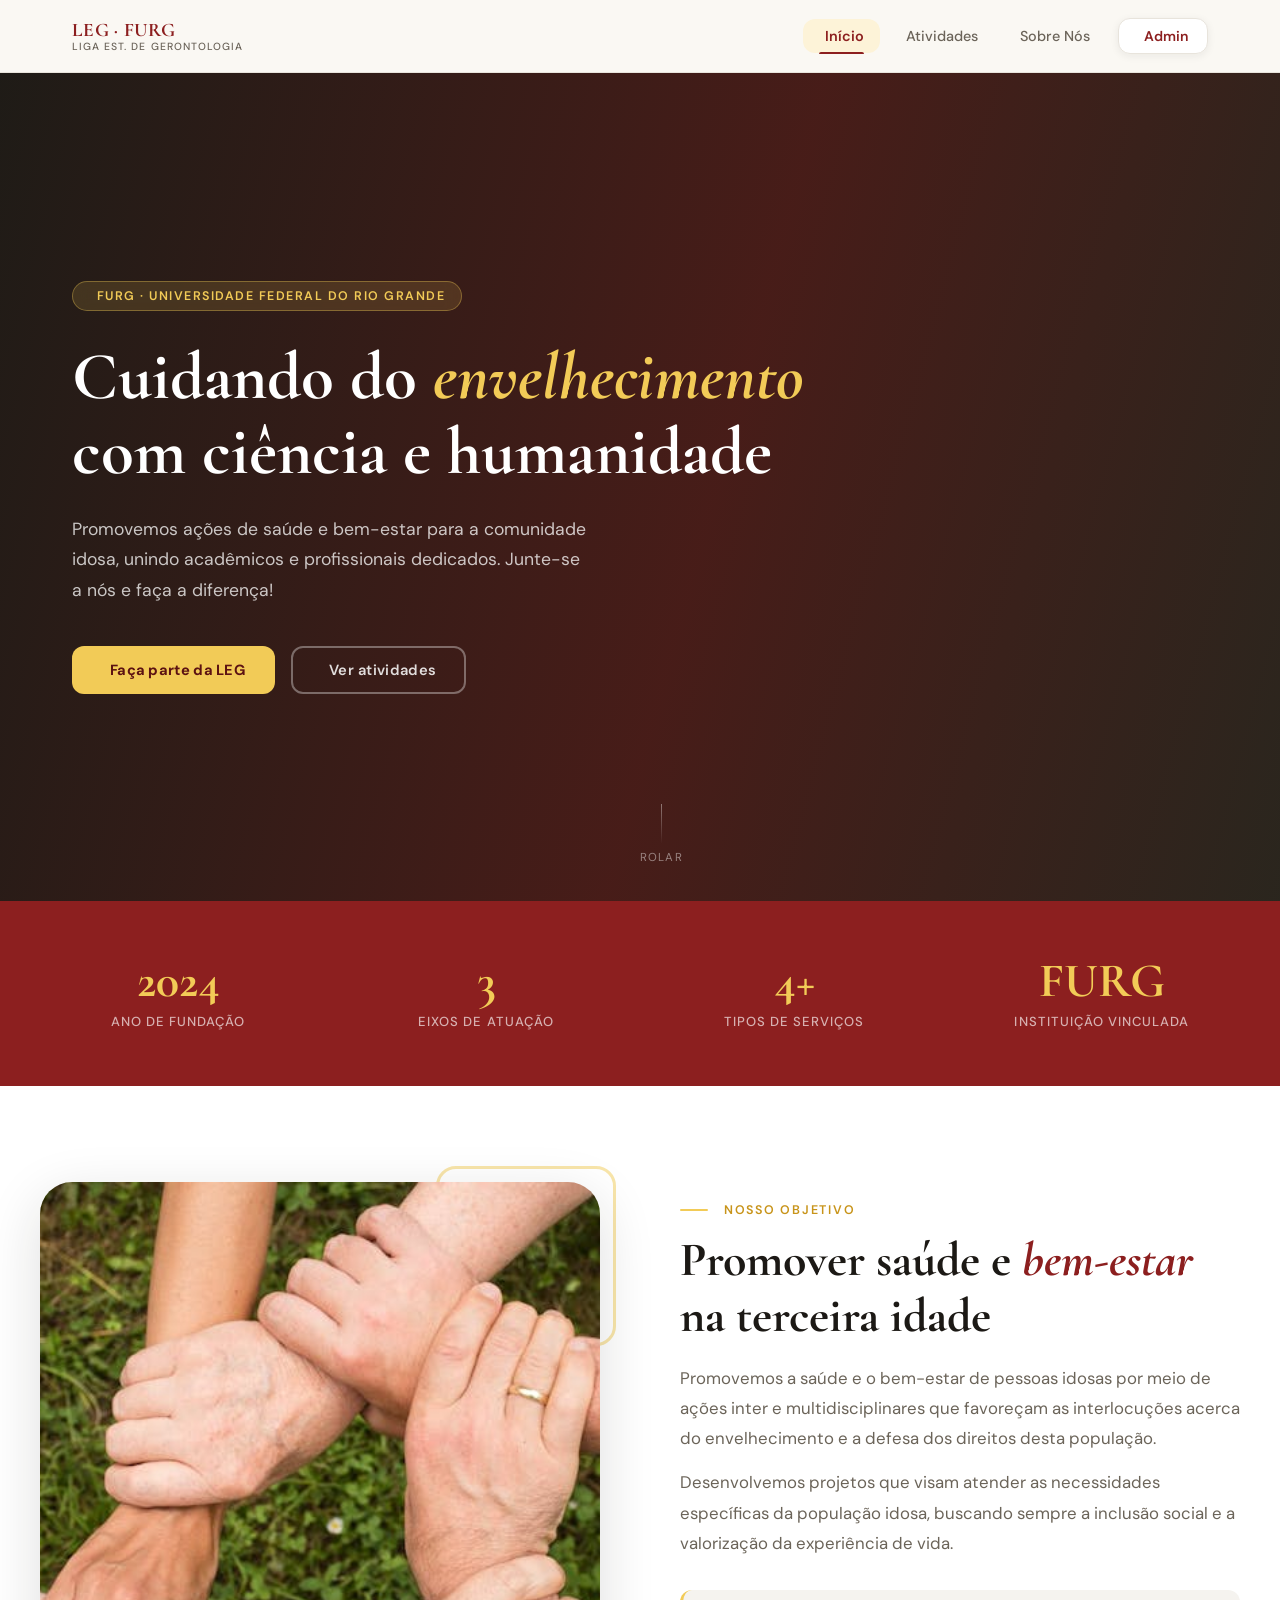
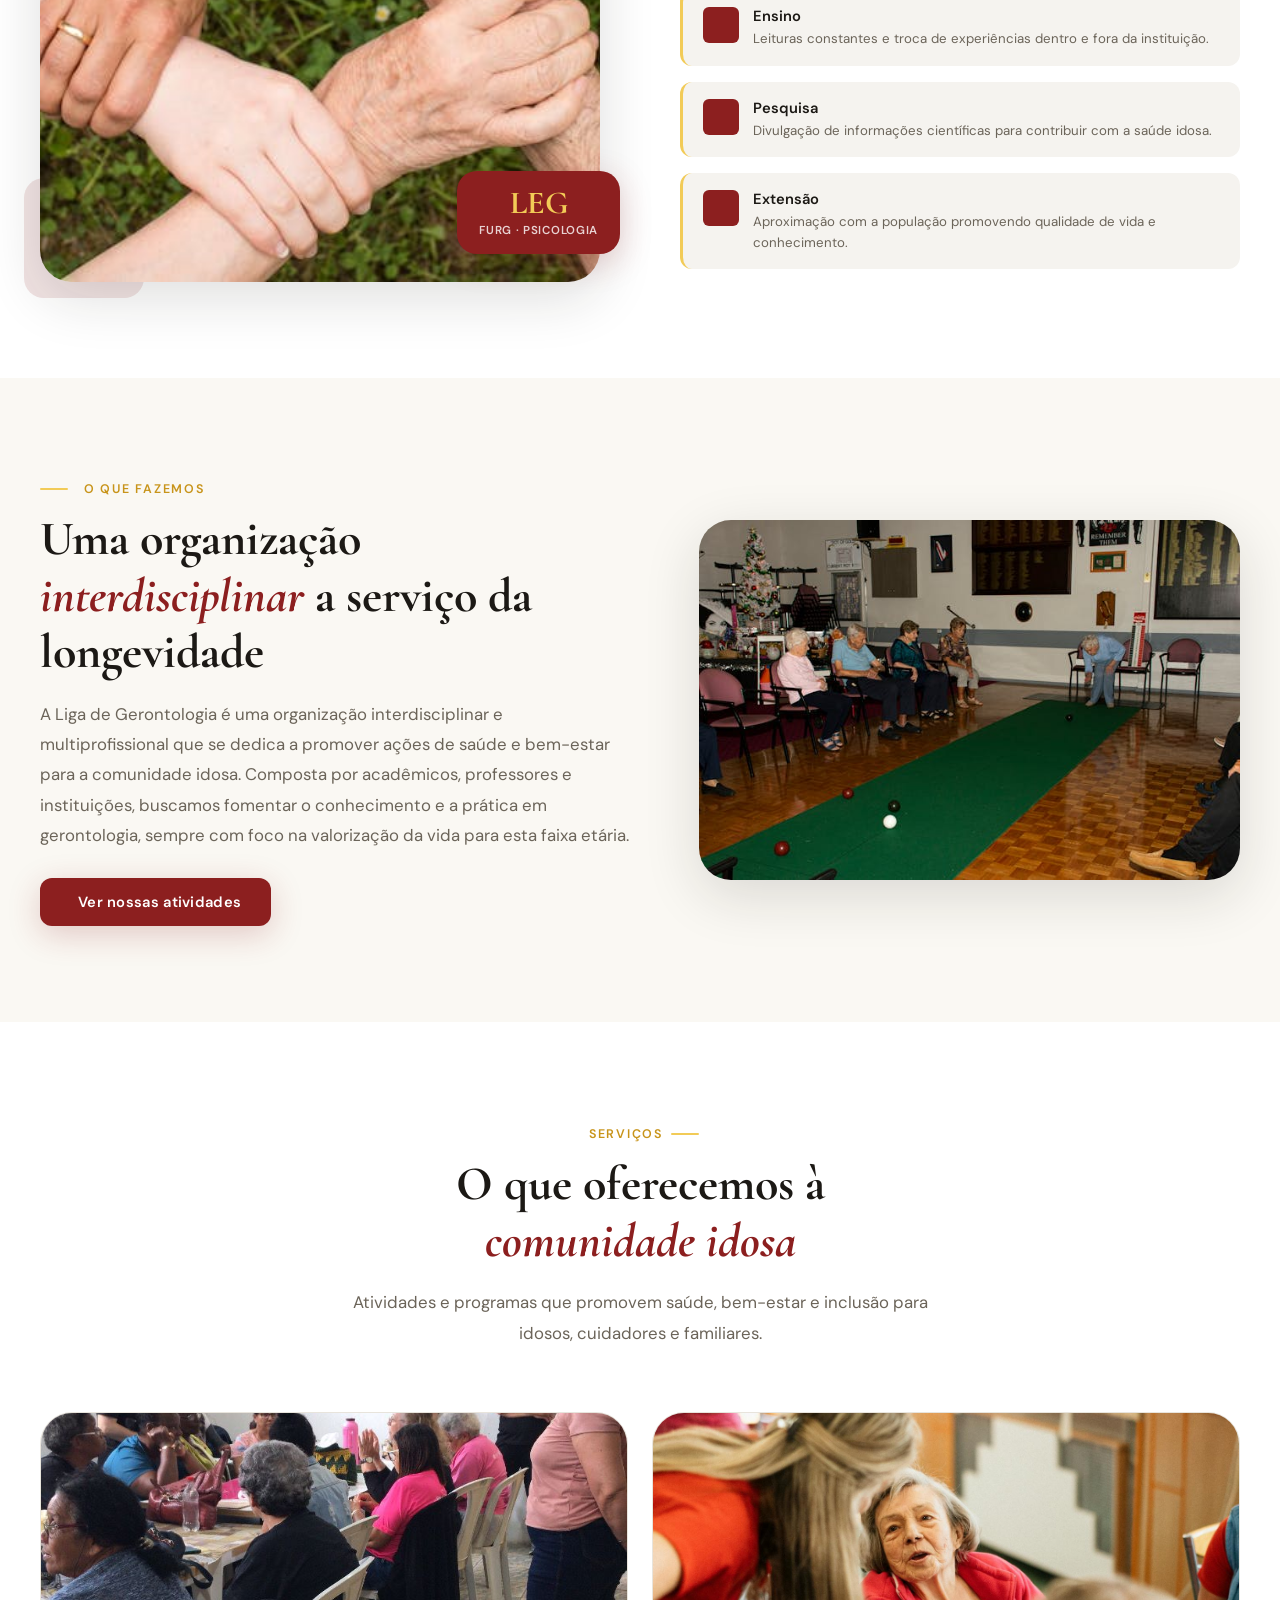
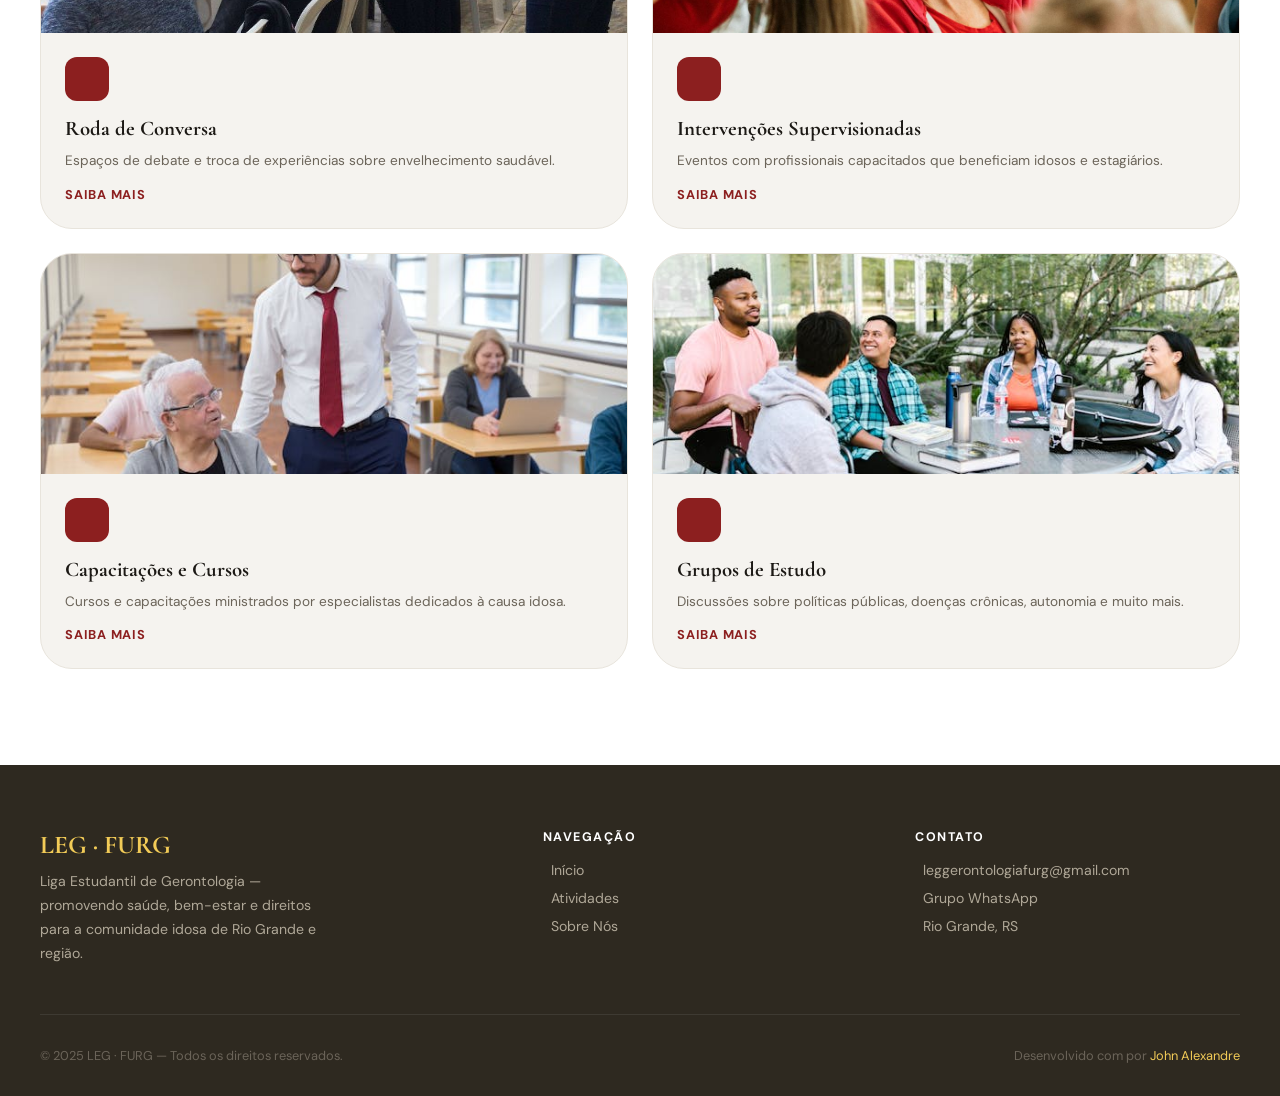
==== index.html @ 0ee20171 "0" ====
<!DOCTYPE html>
<html lang="pt-br">
<head>
  <meta charset="UTF-8">
  <meta name="viewport" content="width=device-width, initial-scale=1.0">
  <title>LEG · FURG — Liga Estudantil de Gerontologia</title>
  <link rel="shortcut icon" href="favicon.ico" type="image/x-icon">
  <link rel="stylesheet" href="global.css">
  <script src="https://kit.fontawesome.com/0dd8fdca34.js" crossorigin="anonymous"></script>
  <style>
    /* ══════════════════════════════
       HERO
    ══════════════════════════════ */
    .hero {
      position: relative;
      min-height: 92vh;
      display: flex;
      align-items: center;
      overflow: hidden;
      background: var(--cinza-800);
    }

    .hero-bg {
      position: absolute;
      inset: 0;
      background-image: url('imagens/idoso-lendo.png');
      background-size: cover;
      background-position: center 30%;
      opacity: .38;
      transform: scale(1.04);
      transition: transform 8s ease;
    }

    .hero-bg.carregado { transform: scale(1); }

    /* Gradiente sobre a imagem */
    .hero-overlay {
      position: absolute;
      inset: 0;
      background: linear-gradient(
        105deg,
        rgba(28,25,21,.85) 0%,
        rgba(92,18,18,.55) 55%,
        rgba(28,25,21,.2) 100%
      );
    }

    .hero-conteudo {
      position: relative;
      z-index: 2;
      max-width: 1200px;
      margin: 0 auto;
      padding: 0 32px;
      width: 100%;
    }

    .hero-tag {
      display: inline-flex;
      align-items: center;
      gap: 8px;
      background: rgba(242,203,87,.15);
      border: 1px solid rgba(242,203,87,.35);
      color: var(--ouro-claro);
      padding: 6px 16px;
      border-radius: 40px;
      font-size: .78rem;
      font-weight: 600;
      text-transform: uppercase;
      letter-spacing: .12em;
      margin-bottom: 28px;
      backdrop-filter: blur(8px);
      animation: fadeSlide .8s ease .1s both;
    }

    .hero-tag i { font-size: .75rem; }

    .hero-h1 {
      font-family: var(--fonte-display);
      font-size: clamp(2.4rem, 5.5vw, 4.2rem);
      font-weight: 700;
      color: var(--branco);
      line-height: 1.12;
      margin-bottom: 24px;
      max-width: 760px;
      animation: fadeSlide .8s ease .2s both;
    }

    .hero-h1 em {
      font-style: italic;
      color: var(--ouro-claro);
    }

    .hero-p {
      font-size: 1.1rem;
      color: rgba(255,255,255,.75);
      line-height: 1.75;
      max-width: 520px;
      margin-bottom: 40px;
      animation: fadeSlide .8s ease .3s both;
    }

    .hero-acoes {
      display: flex;
      align-items: center;
      gap: 16px;
      flex-wrap: wrap;
      animation: fadeSlide .8s ease .4s both;
    }

    .hero-scroll {
      position: absolute;
      bottom: 36px;
      left: 50%;
      transform: translateX(-50%);
      z-index: 2;
      display: flex;
      flex-direction: column;
      align-items: center;
      gap: 6px;
      color: rgba(255,255,255,.45);
      font-size: .72rem;
      letter-spacing: .1em;
      text-transform: uppercase;
      animation: fadeSlide 1s ease .8s both;
    }

    .hero-scroll-linha {
      width: 1px;
      height: 40px;
      background: linear-gradient(to bottom, rgba(255,255,255,.4), transparent);
      animation: scrollPulse 2s ease infinite;
    }

    @keyframes scrollPulse {
      0%,100% { opacity: .4; transform: scaleY(1); }
      50%      { opacity: 1;  transform: scaleY(1.2); }
    }

    @keyframes fadeSlide {
      from { opacity:0; transform:translateY(24px); }
      to   { opacity:1; transform:translateY(0); }
    }

    /* ══════════════════════════════
       NÚMEROS / DESTAQUE
    ══════════════════════════════ */
    .numeros {
      background: var(--vinho);
      padding: 56px 32px;
    }

    .numeros-inner {
      max-width: 1200px;
      margin: 0 auto;
      display: grid;
      grid-template-columns: repeat(4, 1fr);
      gap: 32px;
    }

    .numero-item {
      text-align: center;
      color: var(--branco);
    }

    .numero-val {
      font-family: var(--fonte-display);
      font-size: 3rem;
      font-weight: 700;
      color: var(--ouro-claro);
      line-height: 1;
      margin-bottom: 8px;
    }

    .numero-lbl {
      font-size: .82rem;
      color: rgba(255,255,255,.65);
      font-weight: 500;
      text-transform: uppercase;
      letter-spacing: .08em;
    }

    .numero-div {
      width: 1px;
      background: rgba(255,255,255,.15);
      align-self: stretch;
      display: none;
    }

    /* ══════════════════════════════
       OBJETIVO
    ══════════════════════════════ */
    .objetivo {
      background: var(--branco);
    }

    .objetivo-inner {
      display: grid;
      grid-template-columns: 1fr 1fr;
      gap: 80px;
      align-items: center;
    }

    .objetivo-img-wrap {
      position: relative;
    }

    .objetivo-img {
      width: 100%;
      aspect-ratio: 4/5;
      object-fit: cover;
      border-radius: var(--r-xl);
      box-shadow: var(--sombra-lg);
    }

    /* Moldura decorativa */
    .objetivo-img-wrap::before {
      content: '';
      position: absolute;
      inset: -16px -16px auto auto;
      width: 180px;
      height: 180px;
      border: 3px solid var(--ouro-claro);
      border-radius: var(--r-lg);
      z-index: -1;
      opacity: .5;
    }

    .objetivo-img-wrap::after {
      content: '';
      position: absolute;
      bottom: -16px;
      left: -16px;
      width: 120px;
      height: 120px;
      background: var(--vinho);
      border-radius: var(--r-lg);
      z-index: -1;
      opacity: .12;
    }

    /* Badge flutuante */
    .objetivo-badge {
      position: absolute;
      bottom: 28px;
      right: -20px;
      background: var(--vinho);
      color: var(--branco);
      padding: 16px 22px;
      border-radius: var(--r-lg);
      box-shadow: var(--sombra-vinho);
      text-align: center;
    }

    .objetivo-badge-num {
      font-family: var(--fonte-display);
      font-size: 2rem;
      font-weight: 700;
      color: var(--ouro-claro);
      line-height: 1;
    }

    .objetivo-badge-txt {
      font-size: .72rem;
      font-weight: 600;
      text-transform: uppercase;
      letter-spacing: .06em;
      opacity: .8;
      margin-top: 4px;
    }

    .objetivo-lista {
      margin-top: 32px;
      display: flex;
      flex-direction: column;
      gap: 16px;
    }

    .objetivo-item {
      display: flex;
      align-items: flex-start;
      gap: 14px;
      padding: 16px 20px;
      background: var(--cinza-100);
      border-radius: var(--r-md);
      border-left: 3px solid var(--ouro-claro);
      transition: all var(--trans);
    }

    .objetivo-item:hover {
      background: var(--ouro-pale);
      border-left-color: var(--vinho);
      transform: translateX(4px);
    }

    .objetivo-item-icone {
      width: 36px;
      height: 36px;
      background: var(--vinho);
      border-radius: var(--r-sm);
      display: flex;
      align-items: center;
      justify-content: center;
      color: var(--ouro-claro);
      font-size: .85rem;
      flex-shrink: 0;
      margin-top: 1px;
    }

    .objetivo-item-txt strong {
      display: block;
      font-size: .92rem;
      font-weight: 600;
      color: var(--texto);
      margin-bottom: 3px;
    }

    .objetivo-item-txt p {
      font-size: .83rem;
      color: var(--cinza-600);
      line-height: 1.55;
    }

    /* ══════════════════════════════
       O QUE FAZEMOS
    ══════════════════════════════ */
    .oque {
      background: var(--creme);
    }

    .oque-grid {
      display: grid;
      grid-template-columns: 1.1fr 1fr;
      gap: 64px;
      align-items: center;
    }

    .oque-img {
      width: 100%;
      aspect-ratio: 3/2;
      object-fit: cover;
      border-radius: var(--r-xl);
      box-shadow: var(--sombra-lg);
    }

    .oque-texto { font-size: 1.05rem; color: var(--cinza-600); line-height: 1.8; margin-bottom: 28px; }

    /* ══════════════════════════════
       SERVIÇOS / CARDS
    ══════════════════════════════ */
    .servicos {
      background: var(--branco);
    }

    .servicos-head {
      text-align: center;
      max-width: 600px;
      margin: 0 auto 64px;
    }

    .servicos-head .secao-label { justify-content: center; }
    .servicos-head .secao-label::before { display:none; }
    .servicos-head .secao-label::after {
      content: '';
      display: block;
      width: 28px;
      height: 2px;
      background: var(--ouro-claro);
      border-radius: 2px;
    }

    .servicos-grid {
      display: grid;
      grid-template-columns: repeat(2, 1fr);
      gap: 24px;
    }

    .servico-card {
      position: relative;
      border-radius: var(--r-xl);
      overflow: hidden;
      background: var(--cinza-100);
      border: 1px solid var(--cinza-200);
      transition: all var(--trans-slow);
      cursor: pointer;
    }

    .servico-card:hover {
      box-shadow: var(--sombra-lg);
      transform: translateY(-6px);
      border-color: transparent;
    }

    .servico-card:hover .servico-img { transform: scale(1.05); }
    .servico-card:hover .servico-overlay { opacity: 1; }
    .servico-card:hover .servico-expandido { max-height: 200px; opacity: 1; }

    .servico-img-wrap {
      width: 100%;
      height: 220px;
      overflow: hidden;
    }

    .servico-img {
      width: 100%;
      height: 100%;
      object-fit: cover;
      transition: transform var(--trans-slow);
    }

    .servico-overlay {
      position: absolute;
      top: 0;
      left: 0;
      right: 0;
      height: 220px;
      background: linear-gradient(to bottom, transparent 30%, rgba(92,18,18,.7) 100%);
      opacity: 0;
      transition: opacity var(--trans-slow);
    }

    .servico-corpo {
      padding: 24px;
    }

    .servico-icone {
      width: 44px;
      height: 44px;
      background: var(--vinho);
      border-radius: var(--r-md);
      display: flex;
      align-items: center;
      justify-content: center;
      color: var(--ouro-claro);
      font-size: .95rem;
      margin-bottom: 14px;
    }

    .servico-titulo {
      font-family: var(--fonte-display);
      font-size: 1.3rem;
      font-weight: 700;
      color: var(--texto);
      margin-bottom: 8px;
      line-height: 1.3;
    }

    .servico-resumo {
      font-size: .85rem;
      color: var(--cinza-600);
      line-height: 1.6;
    }

    .servico-expandido {
      max-height: 0;
      opacity: 0;
      overflow: hidden;
      transition: max-height .5s ease, opacity .4s ease;
    }

    .servico-expandido p {
      font-size: .85rem;
      color: var(--cinza-600);
      line-height: 1.65;
      padding-top: 12px;
      border-top: 1px solid var(--cinza-200);
      margin-top: 12px;
    }

    .servico-mais {
      display: inline-flex;
      align-items: center;
      gap: 6px;
      font-size: .8rem;
      font-weight: 700;
      color: var(--vinho);
      text-transform: uppercase;
      letter-spacing: .06em;
      margin-top: 14px;
      transition: gap var(--trans);
    }

    .servico-card:hover .servico-mais { gap: 10px; }
    .servico-mais i { font-size: .7rem; transition: transform var(--trans); }
    .servico-card:hover .servico-mais i { transform: rotate(90deg); }

    /* ══════════════════════════════
       RESPONSIVO
    ══════════════════════════════ */
    @media (max-width: 1024px) {
      .objetivo-inner { grid-template-columns: 1fr; gap: 40px; }
      .objetivo-img-wrap { max-width: 500px; margin: 0 auto; }
      .objetivo-badge { right: 20px; }
      .oque-grid { grid-template-columns: 1fr; gap: 36px; }
    }

    @media (max-width: 768px) {
      .numeros-inner { grid-template-columns: 1fr 1fr; }
      .hero-h1 { font-size: 2.2rem; }
      .hero-conteudo { padding: 0 20px; }
    }

    @media (max-width: 600px) {
      .servicos-grid { grid-template-columns: 1fr; }
      .numeros-inner { grid-template-columns: 1fr 1fr; gap: 24px; }
      .hero { min-height: 88vh; }
      .hero-acoes { flex-direction: column; align-items: flex-start; }
    }

    @media (max-width: 400px) {
      .numeros-inner { grid-template-columns: 1fr; }
    }
  </style>
</head>
<body>

  <!-- ── NAVEGAÇÃO ── -->
  <nav class="nav-global" id="navGlobal">
    <div class="nav-inner">
      <a href="index.html" class="nav-logo">
        <img src="imagens/logo-imagem.jpeg" alt="LEG Logo" class="nav-logo-img"
             onerror="this.style.display='none'">
        <div class="nav-logo-texto">
          <span class="nav-logo-nome">LEG · FURG</span>
          <span class="nav-logo-sub">Liga Est. de Gerontologia</span>
        </div>
      </a>

      <div class="nav-links">
        <a href="index.html" class="nav-link ativo">
          <i class="fa-regular fa-house"></i> Início
        </a>
        <a href="atividades.html" class="nav-link">
          <i class="fa-solid fa-brain"></i> Atividades
        </a>
        <a href="sobre-nos.html" class="nav-link">
          <i class="fa-solid fa-book-open"></i> Sobre Nós
        </a>
        <a href="admin-login.html" class="nav-link-login"><i class="fa-solid fa-lock"></i> Admin</a>
      </div>

      
      <button class="nav-hamburguer" id="hamburguer" aria-label="Menu">
        <span></span><span></span><span></span>
      </button>
    </div>
    <div class="nav-mobile" id="navMobile">
      <a href="index.html" class="nav-link ativo"><i class="fa-regular fa-house"></i> Início</a>
      <a href="atividades.html" class="nav-link"><i class="fa-solid fa-brain"></i> Atividades</a>
      <a href="sobre-nos.html" class="nav-link"><i class="fa-solid fa-book-open"></i> Sobre Nós</a>
      <a href="admin-login.html" class="nav-link-login" style="margin:8px 0 0;justify-content:center;width:100%;"><i class="fa-solid fa-lock"></i> Área Admin</a>
    </div>
  </nav>

  <!-- ── HERO ── -->
  <section class="hero">
    <div class="hero-bg" id="heroBg"></div>
    <div class="hero-overlay"></div>

    <div class="hero-conteudo">
      <div class="hero-tag">
        <i class="fa-solid fa-heart-pulse"></i>
        FURG · Universidade Federal do Rio Grande
      </div>

      <h1 class="hero-h1">
        Cuidando do <em>envelhecimento</em><br>com ciência e humanidade
      </h1>

      <p class="hero-p">
        Promovemos ações de saúde e bem-estar para a comunidade idosa,
        unindo acadêmicos e profissionais dedicados. Junte-se a nós e
        faça a diferença!
      </p>

      <div class="hero-acoes">
        <a href="sobre-nos.html#participar" class="btn btn-ouro">
          <i class="fa-solid fa-users"></i> Faça parte da LEG
        </a>
        <a href="atividades.html" class="btn btn-outline" style="color:rgba(255,255,255,.85); border-color:rgba(255,255,255,.35);">
          <i class="fa-solid fa-brain"></i> Ver atividades
        </a>
      </div>
    </div>

    <div class="hero-scroll">
      <div class="hero-scroll-linha"></div>
      <span>Rolar</span>
    </div>
  </section>

  <!-- ── NÚMEROS ── -->
  <section class="numeros">
    <div class="numeros-inner">
      <div class="numero-item reveal">
        <div class="numero-val">2024</div>
        <div class="numero-lbl">Ano de fundação</div>
      </div>
      <div class="numero-item reveal reveal-delay-1">
        <div class="numero-val">3</div>
        <div class="numero-lbl">Eixos de atuação</div>
      </div>
      <div class="numero-item reveal reveal-delay-2">
        <div class="numero-val">4+</div>
        <div class="numero-lbl">Tipos de serviços</div>
      </div>
      <div class="numero-item reveal reveal-delay-3">
        <div class="numero-val">FURG</div>
        <div class="numero-lbl">Instituição vinculada</div>
      </div>
    </div>
  </section>

  <!-- ── OBJETIVO ── -->
  <section class="secao objetivo">
    <div class="secao-inner objetivo-inner">
      <!-- Imagem -->
      <div class="objetivo-img-wrap reveal">
        <img
          src="imagens/maos-unidas-representando cuidado e conexao.jpg"
          alt="Mãos unidas representando cuidado e conexão"
          class="objetivo-img"
          onerror="this.src='imagens/logo-imagem.jpeg'"
        >
        <div class="objetivo-badge">
          <div class="objetivo-badge-num">LEG</div>
          <div class="objetivo-badge-txt">FURG · Psicologia</div>
        </div>
      </div>

      <!-- Texto -->
      <div class="reveal reveal-delay-1">
        <span class="secao-label">
          <i class="fa-solid fa-seedling"></i> Nosso Objetivo
        </span>
        <h2 class="secao-titulo">
          Promover saúde e <em>bem-estar</em> na terceira idade
        </h2>
        <p class="secao-texto">
          Promovemos a saúde e o bem-estar de pessoas idosas por meio de
          ações inter e multidisciplinares que favoreçam as interlocuções
          acerca do envelhecimento e a defesa dos direitos desta população.
        </p>
        <p class="secao-texto" style="margin-top:14px;">
          Desenvolvemos projetos que visam atender as necessidades específicas
          da população idosa, buscando sempre a inclusão social e a valorização
          da experiência de vida.
        </p>

        <div class="objetivo-lista">
          <div class="objetivo-item">
            <div class="objetivo-item-icone"><i class="fa-solid fa-graduation-cap"></i></div>
            <div class="objetivo-item-txt">
              <strong>Ensino</strong>
              <p>Leituras constantes e troca de experiências dentro e fora da instituição.</p>
            </div>
          </div>
          <div class="objetivo-item">
            <div class="objetivo-item-icone"><i class="fa-solid fa-microscope"></i></div>
            <div class="objetivo-item-txt">
              <strong>Pesquisa</strong>
              <p>Divulgação de informações científicas para contribuir com a saúde idosa.</p>
            </div>
          </div>
          <div class="objetivo-item">
            <div class="objetivo-item-icone"><i class="fa-solid fa-handshake-angle"></i></div>
            <div class="objetivo-item-txt">
              <strong>Extensão</strong>
              <p>Aproximação com a população promovendo qualidade de vida e conhecimento.</p>
            </div>
          </div>
        </div>
      </div>
    </div>
  </section>

  <!-- ── O QUE FAZEMOS ── -->
  <section class="secao oque">
    <div class="secao-inner oque-grid">
      <div class="reveal">
        <span class="secao-label">
          <i class="fa-solid fa-circle-info"></i> O que fazemos
        </span>
        <h2 class="secao-titulo">
          Uma organização <em>interdisciplinar</em> a serviço da longevidade
        </h2>
        <p class="oque-texto">
          A Liga de Gerontologia é uma organização interdisciplinar e multiprofissional
          que se dedica a promover ações de saúde e bem-estar para a comunidade idosa.
          Composta por acadêmicos, professores e instituições, buscamos fomentar o
          conhecimento e a prática em gerontologia, sempre com foco na valorização da
          vida para esta faixa etária.
        </p>
        <a href="atividades.html" class="btn btn-primario">
          <i class="fa-solid fa-arrow-right"></i> Ver nossas atividades
        </a>
      </div>

      <div class="reveal reveal-delay-2">
        <img
          src="imagens/idosos-participando-de-atividades-coletiva.jpg"
          alt="Idosos participando de atividade coletiva"
          class="oque-img"
          onerror="this.src='imagens/logo-imagem.jpeg'"
        >
      </div>
    </div>
  </section>

  <!-- ── SERVIÇOS ── -->
  <section class="secao servicos" id="servicos">
    <div class="secao-inner">
      <div class="servicos-head reveal">
        <span class="secao-label">
          <i class="fa-solid fa-star"></i> Serviços
        </span>
        <h2 class="secao-titulo">
          O que oferecemos à<br><em>comunidade idosa</em>
        </h2>
        <p class="secao-texto" style="margin:0 auto;">
          Atividades e programas que promovem saúde, bem-estar e inclusão
          para idosos, cuidadores e familiares.
        </p>
      </div>

      <div class="servicos-grid">

        <div class="servico-card reveal">
          <div class="servico-img-wrap">
            <img src="imagens/roda-de-conversa.jpg" alt="Roda de conversa" class="servico-img"
                 onerror="this.src='imagens/logo-imagem.jpeg'">
          </div>
          <div class="servico-overlay"></div>
          <div class="servico-corpo">
            <div class="servico-icone"><i class="fa-solid fa-comments"></i></div>
            <h3 class="servico-titulo">Roda de Conversa</h3>
            <p class="servico-resumo">Espaços de debate e troca de experiências sobre envelhecimento saudável.</p>
            <div class="servico-expandido">
              <p>As rodas de conversa estimulam o debate na comunidade acadêmica e para a população idosa, cuidadores e familiares. Tornamos temas mais acessíveis e incentivamos o gerenciamento de uma longevidade saudável.</p>
            </div>
            <span class="servico-mais">Saiba mais <i class="fa-solid fa-chevron-down"></i></span>
          </div>
        </div>

        <div class="servico-card reveal reveal-delay-1">
          <div class="servico-img-wrap">
            <img src="imagens/intervencao-supervisionada.jpg"
                 alt="Intervenções supervisionadas" class="servico-img"
                 onerror="this.src='imagens/logo-imagem.jpeg'">
          </div>
          <div class="servico-overlay"></div>
          <div class="servico-corpo">
            <div class="servico-icone"><i class="fa-solid fa-stethoscope"></i></div>
            <h3 class="servico-titulo">Intervenções Supervisionadas</h3>
            <p class="servico-resumo">Eventos com profissionais capacitados que beneficiam idosos e estagiários.</p>
            <div class="servico-expandido">
              <p>Com profissionais capacitados, realizamos aferições de medidas, escuta ativa e orientações nos mais diversos assuntos — inclusive acolhimento de familiares.</p>
            </div>
            <span class="servico-mais">Saiba mais <i class="fa-solid fa-chevron-down"></i></span>
          </div>
        </div>

        <div class="servico-card reveal reveal-delay-2">
          <div class="servico-img-wrap">
            <img src="imagens/capacitacao-cursos.jpg"
                 alt="Capacitações e Cursos" class="servico-img"
                 onerror="this.src='imagens/logo-imagem.jpeg'">
          </div>
          <div class="servico-overlay"></div>
          <div class="servico-corpo">
            <div class="servico-icone"><i class="fa-solid fa-certificate"></i></div>
            <h3 class="servico-titulo">Capacitações e Cursos</h3>
            <p class="servico-resumo">Cursos e capacitações ministrados por especialistas dedicados à causa idosa.</p>
            <div class="servico-expandido">
              <p>Contamos com profissionais que se dedicam à causa da pessoa idosa para promover cursos e capacitações para acadêmicos, cuidadores e idosos, com certificação.</p>
            </div>
            <span class="servico-mais">Saiba mais <i class="fa-solid fa-chevron-down"></i></span>
          </div>
        </div>

        <div class="servico-card reveal reveal-delay-3">
          <div class="servico-img-wrap">
            <img src="imagens/grupo-de-estudos.jpg"
                 alt="Grupos de Estudos" class="servico-img"
                 onerror="this.src='imagens/logo-imagem.jpeg'">
          </div>
          <div class="servico-overlay"></div>
          <div class="servico-corpo">
            <div class="servico-icone"><i class="fa-solid fa-book-open-reader"></i></div>
            <h3 class="servico-titulo">Grupos de Estudo</h3>
            <p class="servico-resumo">Discussões sobre políticas públicas, doenças crônicas, autonomia e muito mais.</p>
            <div class="servico-expandido">
              <p>Debatemos políticas públicas dos idosos, doenças crônicas, manutenção da autonomia, prevenção de demências, quedas, medicamentos e muitas outras pautas relevantes.</p>
            </div>
            <span class="servico-mais">Saiba mais <i class="fa-solid fa-chevron-down"></i></span>
          </div>
        </div>

      </div>
    </div>
  </section>

  <!-- ── FOOTER ── -->
  <footer class="footer-global">
    <div class="footer-inner">
      <div class="footer-top">
        <div class="footer-marca">
          <h3>LEG · FURG</h3>
          <p>Liga Estudantil de Gerontologia — promovendo saúde, bem-estar e direitos para a comunidade idosa de Rio Grande e região.</p>
        </div>
        <div class="footer-col">
          <h4>Navegação</h4>
          <ul>
            <li><a href="index.html"><i class="fa-regular fa-house"></i> Início</a></li>
            <li><a href="atividades.html"><i class="fa-solid fa-brain"></i> Atividades</a></li>
            <li><a href="sobre-nos.html"><i class="fa-solid fa-book-open"></i> Sobre Nós</a></li>
          </ul>
        </div>
        <div class="footer-col">
          <h4>Contato</h4>
          <ul>
            <li><a href="mailto:leggerontologiafurg@gmail.com"><i class="fa-solid fa-envelope"></i> leggerontologiafurg@gmail.com</a></li>
            <li><a href="https://chat.whatsapp.com/LBdOIAjzvQ4ET9H0cDNx68" target="_blank"><i class="fa-brands fa-whatsapp"></i> Grupo WhatsApp</a></li>
            <li><a href="#"><i class="fa-solid fa-map-pin"></i> Rio Grande, RS</a></li>
          </ul>
        </div>
      </div>
      <div class="footer-bottom">
        <p>© 2025 LEG · FURG — Todos os direitos reservados.</p>
        <p>Desenvolvido com <i class="fa-solid fa-heart" style="color:var(--ouro-claro)"></i> por
          <a href="https://john-alexandre.github.io/Portfolio/" target="_blank" rel="nofollow">John Alexandre</a>
        </p>
      </div>
    </div>
  </footer>

  <script>
    // Scroll nav
    const nav = document.getElementById('navGlobal');
    window.addEventListener('scroll', () => {
      nav.classList.toggle('scrolled', window.scrollY > 40);
    });

    // Hamburguer
    const btn = document.getElementById('hamburguer');
    const mob = document.getElementById('navMobile');
    btn.addEventListener('click', () => {
      btn.classList.toggle('aberto');
      mob.classList.toggle('aberto');
    });

    // Hero bg parallax
    const heroBg = document.getElementById('heroBg');
    setTimeout(() => heroBg.classList.add('carregado'), 100);
    window.addEventListener('scroll', () => {
      const y = window.scrollY;
      heroBg.style.transform = `scale(1) translateY(${y * .18}px)`;
    });

    // Reveal on scroll
    const obs = new IntersectionObserver((entries) => {
      entries.forEach(e => {
        if (e.isIntersecting) { e.target.classList.add('visivel'); obs.unobserve(e.target); }
      });
    }, { threshold: 0.12 });
    document.querySelectorAll('.reveal').forEach(el => obs.observe(el));
  </script>
</body>
</html>
---- global.css ----
/* =====================================================
   LEG · FURG — Estilos Globais
   Redesign moderno e profissional
   ===================================================== */

@import url('https://fonts.googleapis.com/css2?family=Cormorant+Garamond:ital,wght@0,300;0,400;0,600;0,700;1,400;1,600&family=DM+Sans:ital,opsz,wght@0,9..40,300;0,9..40,400;0,9..40,500;0,9..40,600;1,9..40,400&display=swap');

/* ── TOKENS ── */
:root {
  --vinho:        #8C1F1F;
  --vinho-esc:    #5c1212;
  --vinho-claro:  #b33030;
  --ouro:         #C8941A;
  --ouro-claro:   #F2CB57;
  --ouro-pale:    #fdf3d8;
  --roxo-soft:    #C4AEF2;
  --roxo-pale:    #f0ebff;
  --creme:        #FAF8F3;
  --branco:       #FFFFFF;
  --cinza-100:    #F5F3EF;
  --cinza-200:    #E8E4DC;
  --cinza-400:    #B0A898;
  --cinza-600:    #6B6459;
  --cinza-800:    #2E2920;
  --texto:        #1C1915;

  --fonte-display: 'Cormorant Garamond', Georgia, serif;
  --fonte-corpo:   'DM Sans', system-ui, sans-serif;

  --r-sm:  6px;
  --r-md:  12px;
  --r-lg:  20px;
  --r-xl:  32px;

  --sombra-sm:  0 2px 8px rgba(28,25,21,.07);
  --sombra-md:  0 6px 24px rgba(28,25,21,.10);
  --sombra-lg:  0 16px 56px rgba(28,25,21,.14);
  --sombra-vinho: 0 8px 32px rgba(140,31,31,.22);

  --trans: .25s cubic-bezier(.4,0,.2,1);
  --trans-slow: .45s cubic-bezier(.4,0,.2,1);
}

/* ── RESET ── */
*, *::before, *::after { margin:0; padding:0; box-sizing:border-box; }
html { scroll-behavior: smooth; font-size: 16px; }
body { font-family: var(--fonte-corpo); color: var(--texto); background: var(--creme); -webkit-font-smoothing: antialiased; }
img  { display:block; max-width:100%; }
a    { text-decoration:none; color:inherit; }
button { cursor:pointer; font-family:inherit; border:none; }
ul   { list-style:none; }

/* ── SCROLLBAR ── */
::-webkit-scrollbar { width:5px; }
::-webkit-scrollbar-track { background:transparent; }
::-webkit-scrollbar-thumb { background:var(--vinho); border-radius:10px; opacity:.4; }

/* ── SELEÇÃO ── */
::selection { background:var(--ouro-claro); color:var(--vinho-esc); }

/* ────────────────────────────
   NAVEGAÇÃO
──────────────────────────── */
.nav-global {
  position: sticky;
  top: 0;
  z-index: 500;
  background: rgba(250,248,243,.92);
  backdrop-filter: blur(16px) saturate(1.4);
  -webkit-backdrop-filter: blur(16px) saturate(1.4);
  border-bottom: 1px solid var(--cinza-200);
  transition: box-shadow var(--trans);
}

.nav-global.scrolled { box-shadow: var(--sombra-md); }

.nav-inner {
  max-width: 1200px;
  margin: 0 auto;
  padding: 0 32px;
  height: 72px;
  display: flex;
  align-items: center;
  justify-content: space-between;
  gap: 24px;
}

.nav-logo {
  display: flex;
  align-items: center;
  gap: 12px;
  flex-shrink: 0;
}

.nav-logo-img {
  width: 44px;
  height: 44px;
  border-radius: 50%;
  object-fit: cover;
  border: 2px solid var(--ouro-claro);
  box-shadow: var(--sombra-sm);
}

.nav-logo-texto {
  display: flex;
  flex-direction: column;
  line-height: 1.15;
}

.nav-logo-nome {
  font-family: var(--fonte-display);
  font-size: 1.2rem;
  font-weight: 700;
  color: var(--vinho);
  letter-spacing: .04em;
}

.nav-logo-sub {
  font-size: .65rem;
  font-weight: 500;
  color: var(--cinza-600);
  text-transform: uppercase;
  letter-spacing: .1em;
}

.nav-links {
  display: flex;
  align-items: center;
  gap: 4px;
}

.nav-link {
  display: flex;
  align-items: center;
  gap: 6px;
  padding: 8px 16px;
  border-radius: var(--r-md);
  font-size: .9rem;
  font-weight: 500;
  color: var(--cinza-600);
  transition: all var(--trans);
  position: relative;
}

.nav-link i { font-size: .82rem; }

.nav-link:hover { color: var(--vinho); background: var(--cinza-100); }

.nav-link.ativo {
  color: var(--vinho);
  background: var(--ouro-pale);
  font-weight: 600;
}

.nav-link.ativo::after {
  content: '';
  position: absolute;
  bottom: -1px;
  left: 16px;
  right: 16px;
  height: 2px;
  background: var(--vinho);
  border-radius: 2px 2px 0 0;
}

/* Hamburguer mobile */
.nav-hamburguer {
  display: none;
  flex-direction: column;
  gap: 5px;
  padding: 8px;
  background: none;
  border: none;
  cursor: pointer;
}

.nav-hamburguer span {
  display: block;
  width: 24px;
  height: 2px;
  background: var(--vinho);
  border-radius: 2px;
  transition: all var(--trans);
}

.nav-hamburguer.aberto span:nth-child(1) { transform: translateY(7px) rotate(45deg); }
.nav-hamburguer.aberto span:nth-child(2) { opacity: 0; transform: scaleX(0); }
.nav-hamburguer.aberto span:nth-child(3) { transform: translateY(-7px) rotate(-45deg); }

/* Menu mobile */
.nav-mobile {
  display: none;
  flex-direction: column;
  background: var(--branco);
  border-top: 1px solid var(--cinza-200);
  padding: 12px 16px 20px;
  box-shadow: var(--sombra-md);
}

.nav-mobile.aberto { display: flex; }


.nav-mobile .nav-link {
  padding: 12px 16px;
  font-size: 1rem;
  border-radius: var(--r-md);
}

/* Botão de login no menu */
.nav-link-login {
  display: flex;
  align-items: center;
  gap: 7px;
  padding: 8px 18px;
  border-radius: var(--r-md);
  font-size: .88rem;
  font-weight: 600;
  color: var(--vinho);
  border: 1.5px solid var(--cinza-200);
  background: var(--branco);
  transition: all var(--trans);
  margin-left: 8px;
  box-shadow: var(--sombra-sm);
}

.nav-link-login i { font-size: .8rem; }

.nav-link-login:hover {
  background: var(--vinho);
  color: var(--branco);
  border-color: var(--vinho);
  box-shadow: var(--sombra-vinho);
  transform: translateY(-1px);
}

.nav-link-login.nav-mobile {
  margin: 8px 0 0;
  justify-content: center;
}

/* ────────────────────────────
   BOTÕES GLOBAIS
──────────────────────────── */
.btn {
  display: inline-flex;
  align-items: center;
  gap: 8px;
  padding: 12px 28px;
  border-radius: var(--r-md);
  font-size: .92rem;
  font-weight: 600;
  transition: all var(--trans);
  border: 2px solid transparent;
  letter-spacing: .02em;
}

.btn-primario {
  background: var(--vinho);
  color: var(--branco);
  box-shadow: var(--sombra-vinho);
}

.btn-primario:hover {
  background: var(--vinho-claro);
  transform: translateY(-2px);
  box-shadow: 0 12px 40px rgba(140,31,31,.3);
}

.btn-ouro {
  background: var(--ouro-claro);
  color: var(--vinho-esc);
  font-weight: 700;
}

.btn-ouro:hover {
  background: var(--ouro);
  color: var(--branco);
  transform: translateY(-2px);
}

.btn-outline {
  background: transparent;
  color: var(--vinho);
  border-color: var(--vinho);
}

.btn-outline:hover {
  background: var(--vinho);
  color: var(--branco);
}

/* ────────────────────────────
   SEÇÃO GENÉRICA
──────────────────────────── */
.secao {
  padding: 96px 32px;
}

.secao-inner {
  max-width: 1200px;
  margin: 0 auto;
}

.secao-label {
  display: inline-flex;
  align-items: center;
  gap: 8px;
  font-size: .78rem;
  font-weight: 600;
  text-transform: uppercase;
  letter-spacing: .14em;
  color: var(--ouro);
  margin-bottom: 14px;
}

.secao-label::before {
  content: '';
  display: block;
  width: 28px;
  height: 2px;
  background: var(--ouro-claro);
  border-radius: 2px;
}

.secao-titulo {
  font-family: var(--fonte-display);
  font-size: clamp(2rem, 4vw, 3rem);
  font-weight: 700;
  color: var(--texto);
  line-height: 1.18;
  margin-bottom: 18px;
}

.secao-titulo em {
  font-style: italic;
  color: var(--vinho);
}

.secao-texto {
  font-size: 1.05rem;
  color: var(--cinza-600);
  line-height: 1.8;
  max-width: 640px;
}

/* ────────────────────────────
   FOOTER
──────────────────────────── */
.footer-global {
  background: var(--cinza-800);
  color: var(--cinza-400);
  padding: 64px 32px 32px;
}

.footer-inner {
  max-width: 1200px;
  margin: 0 auto;
}

.footer-top {
  display: grid;
  grid-template-columns: 1.4fr 1fr 1fr;
  gap: 48px;
  padding-bottom: 48px;
  border-bottom: 1px solid rgba(255,255,255,.08);
  margin-bottom: 32px;
}

.footer-marca h3 {
  font-family: var(--fonte-display);
  font-size: 1.6rem;
  font-weight: 700;
  color: var(--ouro-claro);
  margin-bottom: 10px;
}

.footer-marca p {
  font-size: .88rem;
  line-height: 1.7;
  color: var(--cinza-400);
  max-width: 280px;
}

.footer-col h4 {
  font-size: .78rem;
  font-weight: 700;
  text-transform: uppercase;
  letter-spacing: .12em;
  color: var(--branco);
  margin-bottom: 16px;
}

.footer-col ul { display:flex; flex-direction:column; gap:10px; }

.footer-col a {
  font-size: .88rem;
  color: var(--cinza-400);
  display: flex;
  align-items: center;
  gap: 8px;
  transition: color var(--trans);
}

.footer-col a:hover { color: var(--ouro-claro); }
.footer-col a i { font-size: .8rem; color: var(--ouro); }

.footer-bottom {
  display: flex;
  align-items: center;
  justify-content: space-between;
  flex-wrap: wrap;
  gap: 12px;
}

.footer-bottom p {
  font-size: .8rem;
  color: var(--cinza-600);
}

.footer-bottom a {
  color: var(--ouro-claro);
  transition: color var(--trans);
}
.footer-bottom a:hover { color: var(--ouro); }

/* ────────────────────────────
   ANIMAÇÕES DE ENTRADA
──────────────────────────── */
.reveal {
  opacity: 0;
  transform: translateY(28px);
  transition: opacity .7s ease, transform .7s ease;
}

.reveal.visivel {
  opacity: 1;
  transform: translateY(0);
}

.reveal-delay-1 { transition-delay: .1s; }
.reveal-delay-2 { transition-delay: .2s; }
.reveal-delay-3 { transition-delay: .3s; }
.reveal-delay-4 { transition-delay: .4s; }

/* ────────────────────────────
   RESPONSIVO GLOBAL
──────────────────────────── */
@media (max-width: 768px) {
  .nav-links    { display: none; }
  .nav-hamburguer { display: flex; }
  .secao        { padding: 64px 20px; }
  .footer-top   { grid-template-columns: 1fr; gap: 32px; }
}

@media (max-width: 480px) {
  .secao { padding: 48px 16px; }
  .nav-inner { padding: 0 16px; }
}
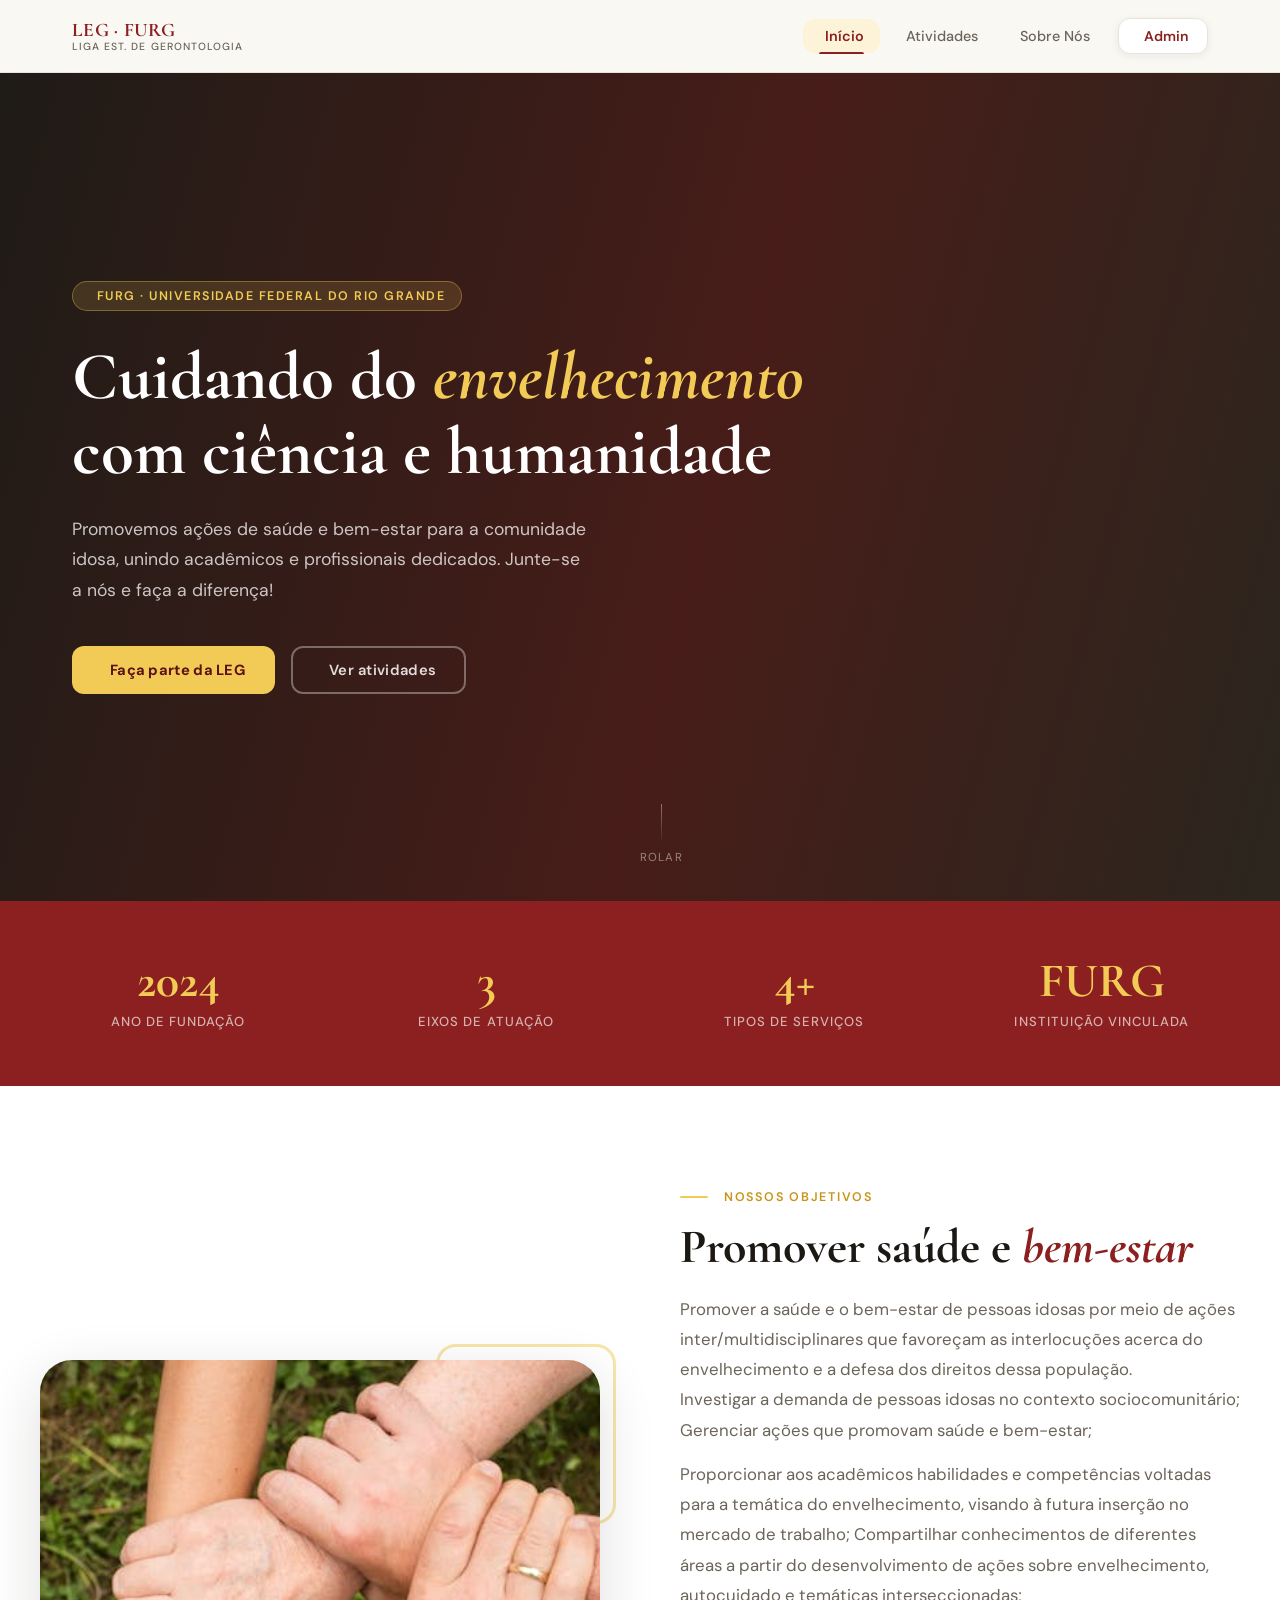
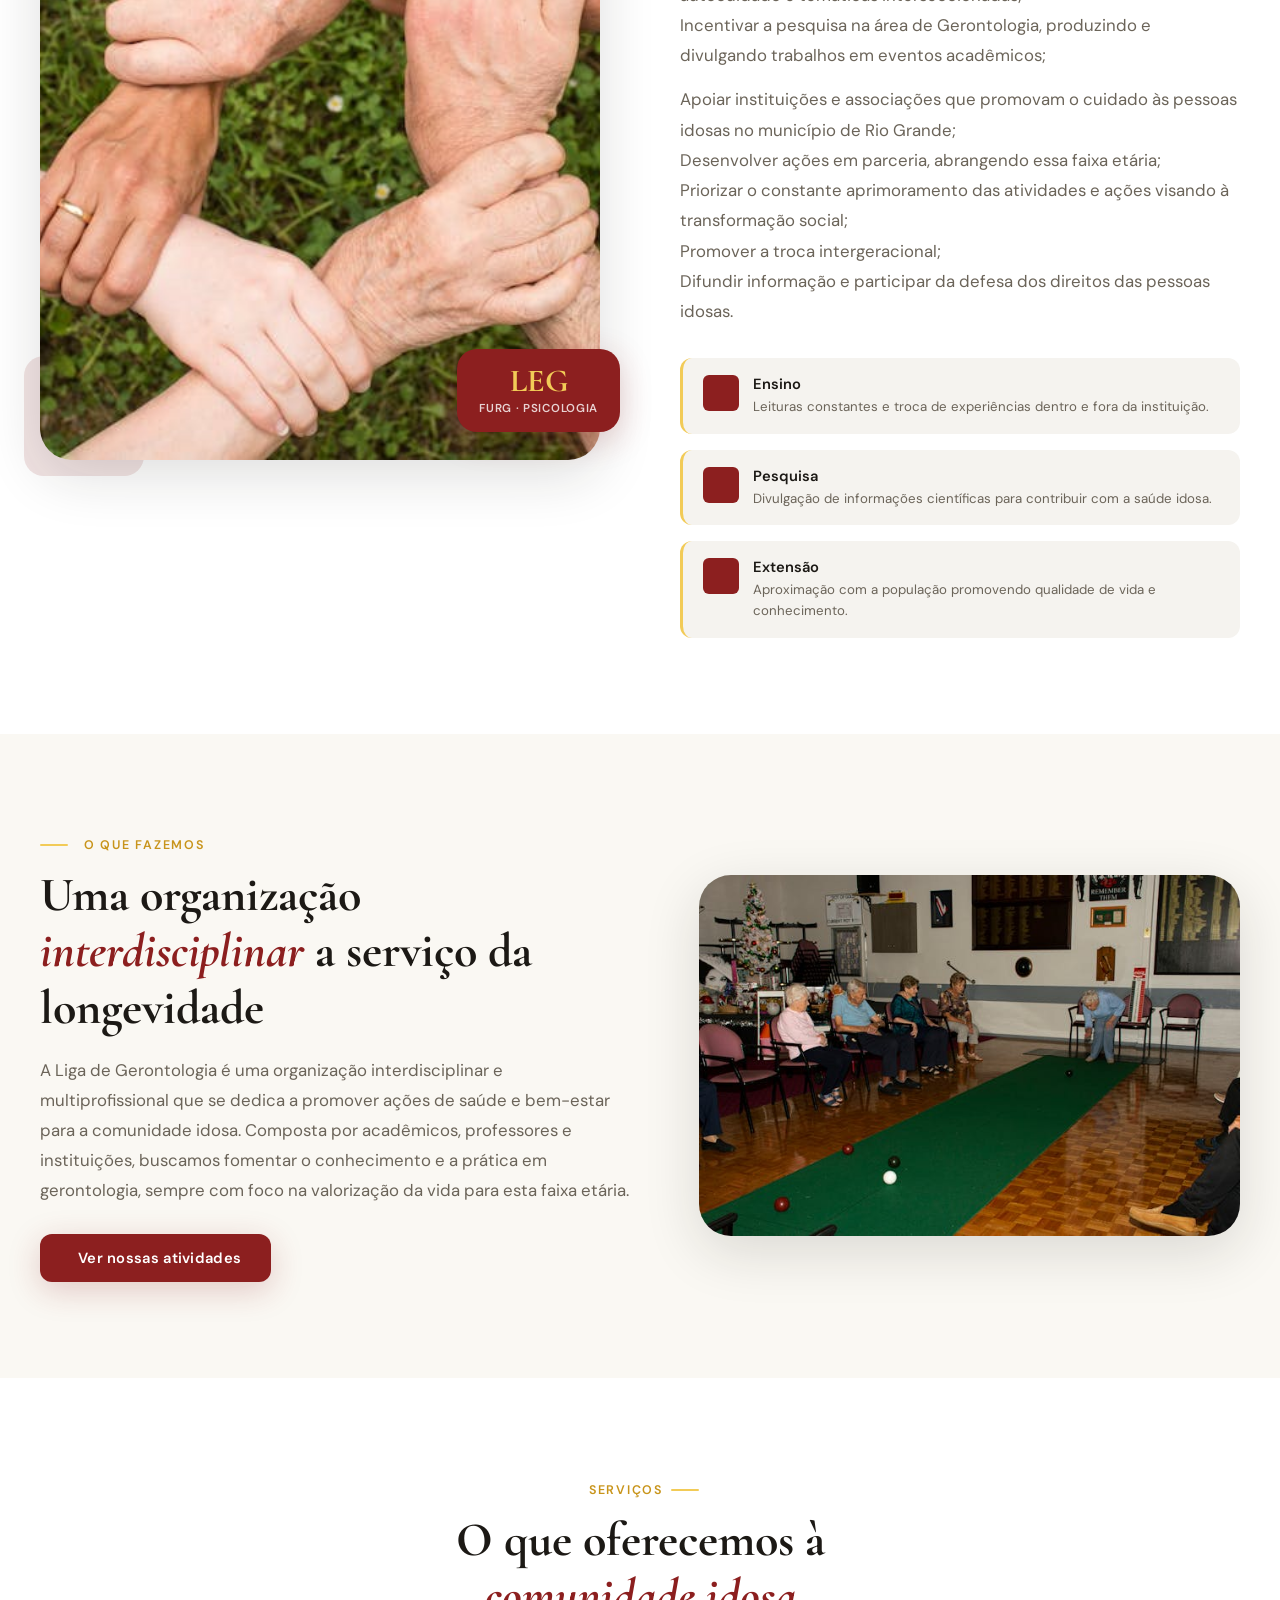
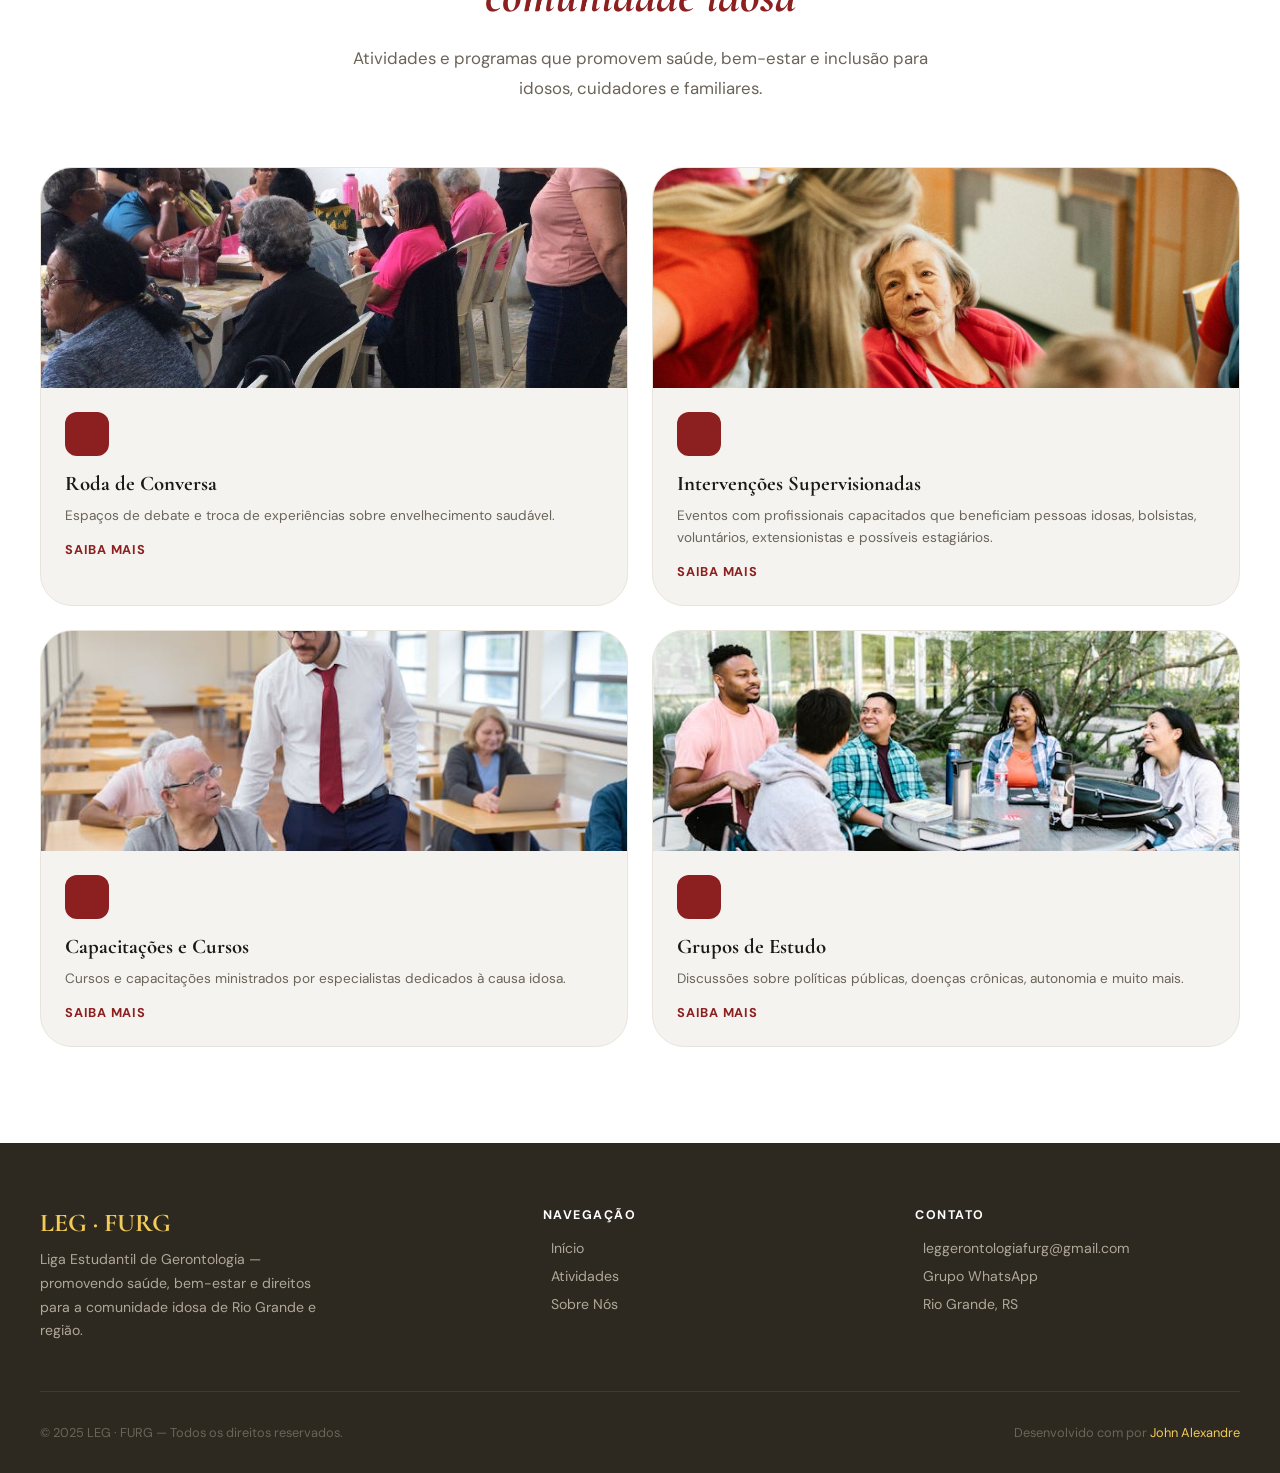
==== commit 6c0d5d23: "correçao do texto" ====
--- a/index.html
+++ b/index.html
@@ -630,20 +630,30 @@
       <!-- Texto -->
       <div class="reveal reveal-delay-1">
         <span class="secao-label">
-          <i class="fa-solid fa-seedling"></i> Nosso Objetivo
+          <i class="fa-solid fa-seedling"></i> Nossos Objetivos
         </span>
         <h2 class="secao-titulo">
-          Promover saúde e <em>bem-estar</em> na terceira idade
+          Promover saúde e <em>bem-estar</em> 
         </h2>
         <p class="secao-texto">
-          Promovemos a saúde e o bem-estar de pessoas idosas por meio de
-          ações inter e multidisciplinares que favoreçam as interlocuções
-          acerca do envelhecimento e a defesa dos direitos desta população.
+          Promover a saúde e o bem-estar de pessoas idosas por meio de ações inter/multidisciplinares que favoreçam as interlocuções acerca do envelhecimento e a defesa dos direitos dessa população. <br>
+        
+          Investigar a demanda de pessoas idosas no contexto sociocomunitário; <br>
+        
+          Gerenciar ações que promovam saúde e bem-estar;
         </p>
         <p class="secao-texto" style="margin-top:14px;">
-          Desenvolvemos projetos que visam atender as necessidades específicas
-          da população idosa, buscando sempre a inclusão social e a valorização
-          da experiência de vida.
+         Proporcionar aos acadêmicos habilidades e competências voltadas para a temática do envelhecimento, visando à futura inserção no mercado de trabalho;
+          Compartilhar conhecimentos de diferentes áreas a partir do desenvolvimento de ações sobre envelhecimento, autocuidado e temáticas interseccionadas; <br>
+          Incentivar a pesquisa na área de Gerontologia, produzindo e divulgando trabalhos em eventos acadêmicos; <br>
+          
+        </p>
+        <p class="secao-texto" style="margin-top:14px;">
+          Apoiar instituições e associações que promovam o cuidado às pessoas idosas no município de Rio Grande; <br>
+          Desenvolver ações em parceria, abrangendo essa faixa etária; <br>
+          Priorizar o constante aprimoramento das atividades e ações visando à transformação social; <br>
+          Promover a troca intergeracional; <br>
+          Difundir informação e participar da defesa dos direitos das pessoas idosas.
         </p>
 
         <div class="objetivo-lista">
@@ -751,7 +761,7 @@
           <div class="servico-corpo">
             <div class="servico-icone"><i class="fa-solid fa-stethoscope"></i></div>
             <h3 class="servico-titulo">Intervenções Supervisionadas</h3>
-            <p class="servico-resumo">Eventos com profissionais capacitados que beneficiam idosos e estagiários.</p>
+            <p class="servico-resumo">Eventos com profissionais capacitados que beneficiam pessoas idosas, bolsistas, voluntários, extensionistas e possíveis estagiários.</p>
             <div class="servico-expandido">
               <p>Com profissionais capacitados, realizamos aferições de medidas, escuta ativa e orientações nos mais diversos assuntos — inclusive acolhimento de familiares.</p>
             </div>
@@ -864,5 +874,29 @@
     }, { threshold: 0.12 });
     document.querySelectorAll('.reveal').forEach(el => obs.observe(el));
   </script>
+  <script type="module">
+  // Import the functions you need from the SDKs you need
+  import { initializeApp } from "https://www.gstatic.com/firebasejs/12.10.0/firebase-app.js";
+  import { getAnalytics } from "https://www.gstatic.com/firebasejs/12.10.0/firebase-analytics.js";
+  // TODO: Add SDKs for Firebase products that you want to use
+  // https://firebase.google.com/docs/web/setup#available-libraries
+
+  // Your web app's Firebase configuration
+  // For Firebase JS SDK v7.20.0 and later, measurementId is optional
+  const firebaseConfig = {
+    apiKey: "AIzaSyCerNmqmhQ96h2ljzgmzL71FFcVPlEfH5E",
+    authDomain: "leg-furg.firebaseapp.com",
+    projectId: "leg-furg",
+    storageBucket: "leg-furg.firebasestorage.app",
+    messagingSenderId: "763827146370",
+    appId: "1:763827146370:web:05468bfa188c8a67816e9b",
+    measurementId: "G-VV401YHNCE"
+  };
+
+  // Initialize Firebase
+  const app = initializeApp(firebaseConfig);
+  const analytics = getAnalytics(app);
+</script>
 </body>
+ 
 </html>
